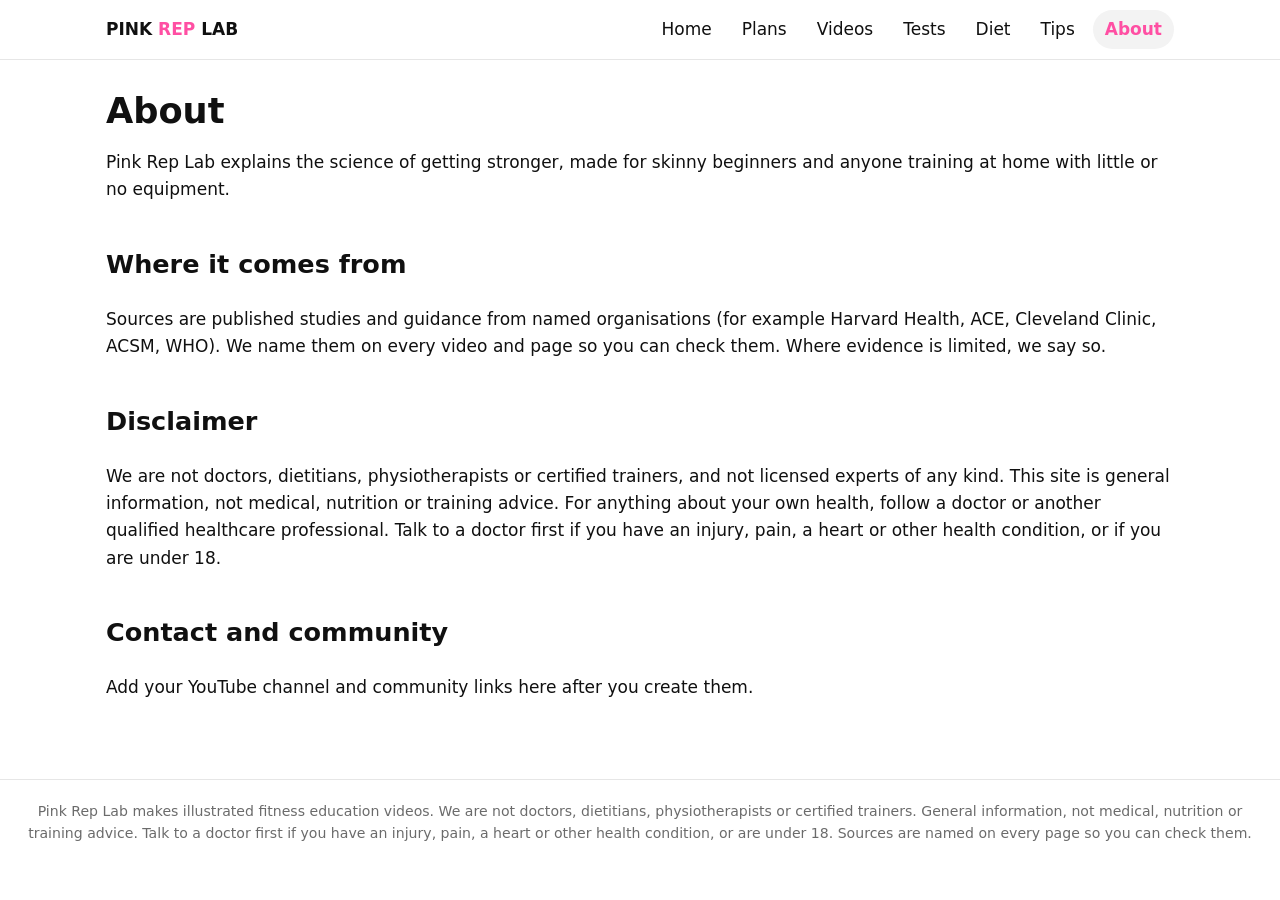
==== about.html @ 1734c246 "Add files via upload" ====
<!doctype html><html lang="en"><head><meta charset="utf-8"><meta name="viewport" content="width=device-width,initial-scale=1">
<title>About - Pink Rep Lab</title><meta name="description" content="Illustrated, sourced fitness education for skinny beginners training at home.">
<link rel="stylesheet" href="style.css"></head><body><header><nav><a class="logo" href="index.html">PINK <b>REP</b> LAB</a><a class="l" href="index.html">Home</a><a class="l" href="plans.html">Plans</a><a class="l" href="videos.html">Videos</a><a class="l" href="tests.html">Tests</a><a class="l" href="diet.html">Diet</a><a class="l" href="tips.html">Tips</a><a class="l on" href="about.html">About</a></nav></header>
<main><h1>About</h1><p>Pink Rep Lab explains the science of getting stronger, made for skinny beginners and anyone training at home with little or no equipment.</p>
<h2>Where it comes from</h2><p>Sources are published studies and guidance from named organisations (for example Harvard Health, ACE, Cleveland Clinic, ACSM, WHO). We name them on every video and page so you can check them. Where evidence is limited, we say so.</p>
<h2>Disclaimer</h2><p>We are not doctors, dietitians, physiotherapists or certified trainers, and not licensed experts of any kind. This site is general information, not medical, nutrition or training advice. For anything about your own health, follow a doctor or another qualified healthcare professional. Talk to a doctor first if you have an injury, pain, a heart or other health condition, or if you are under 18.</p>
<h2>Contact and community</h2><p>Add your YouTube channel and community links here after you create them.</p></main>
<footer>Pink Rep Lab makes illustrated fitness education videos. We are not doctors, dietitians, physiotherapists or certified trainers. General information, not medical, nutrition or training advice. Talk to a doctor first if you have an injury, pain, a heart or other health condition, or are under 18. Sources are named on every page so you can check them.</footer>
<script src="app.js"></script></body></html>
---- style.css ----
:root{--ink:#101010;--pink:#ff4fa3;--gray:#6b6b6b;--light:#f3f3f3;--line:#e6e6e6}
@media (prefers-color-scheme:dark){:root{--ink:#f2f2f2;--gray:#a8a8a8;--light:#1b1b1b;--line:#2c2c2c}body{background:#0d0d0d}}
*{box-sizing:border-box}body{margin:0;font:17px/1.6 "Segoe UI",system-ui,sans-serif;color:var(--ink);background:#fff}
a{color:var(--pink)}header{position:sticky;top:0;background:inherit;border-bottom:1px solid var(--line);z-index:5}
nav{max-width:1100px;margin:auto;display:flex;gap:6px;align-items:center;padding:10px 16px;flex-wrap:wrap}
nav .logo{font-weight:800;margin-right:auto;color:var(--ink);text-decoration:none}nav .logo b{color:var(--pink)}
nav a.l{color:var(--ink);text-decoration:none;padding:6px 12px;border-radius:99px}nav a.l:hover,nav a.on{background:var(--light)}nav a.on{color:var(--pink);font-weight:700}
main{max-width:1100px;margin:auto;padding:24px 16px 60px}h1{font-size:2.2rem;line-height:1.15;margin:.2em 0}h2{margin-top:1.6em}
.hero{display:grid;grid-template-columns:1fr 280px;gap:24px;align-items:center}@media(max-width:760px){.hero{grid-template-columns:1fr}.hero img{max-height:320px;margin:auto}}
.hero img{width:100%;object-fit:contain}.tag{color:var(--pink);font-weight:700;letter-spacing:.04em;text-transform:uppercase;font-size:.8rem}
.grid{display:grid;grid-template-columns:repeat(auto-fill,minmax(250px,1fr));gap:14px}
.card{border:1px solid var(--line);border-radius:16px;padding:16px;background:var(--light)}.card h3{margin:.2em 0}
.btn{display:inline-block;background:var(--pink);color:#fff;border:0;border-radius:99px;padding:10px 20px;font:inherit;font-weight:700;cursor:pointer;text-decoration:none}
.btn.o{background:none;color:var(--pink);border:2px solid var(--pink)}
.note{border-left:4px solid var(--pink);padding:8px 14px;background:var(--light);border-radius:8px;color:var(--gray);font-size:.92rem}
input,select{font:inherit;padding:8px 10px;border-radius:10px;border:1px solid var(--line);background:var(--light);color:var(--ink)}
table{border-collapse:collapse;width:100%}td,th{border-bottom:1px solid var(--line);padding:8px;text-align:left}
.days{display:flex;gap:8px;flex-wrap:wrap}.day{width:64px;text-align:center;border:2px solid var(--line);border-radius:14px;padding:8px 0;cursor:pointer;background:var(--light)}
.day.on{border-color:var(--pink);background:#ffe8f3;color:#101010}.day.on::after{content:" \2713";color:var(--pink);font-weight:800}
footer{border-top:1px solid var(--line);padding:20px 16px;color:var(--gray);font-size:.88rem;text-align:center}
.bar{height:14px;border-radius:99px;background:var(--line);overflow:hidden}.bar i{display:block;height:100%;background:var(--pink)}
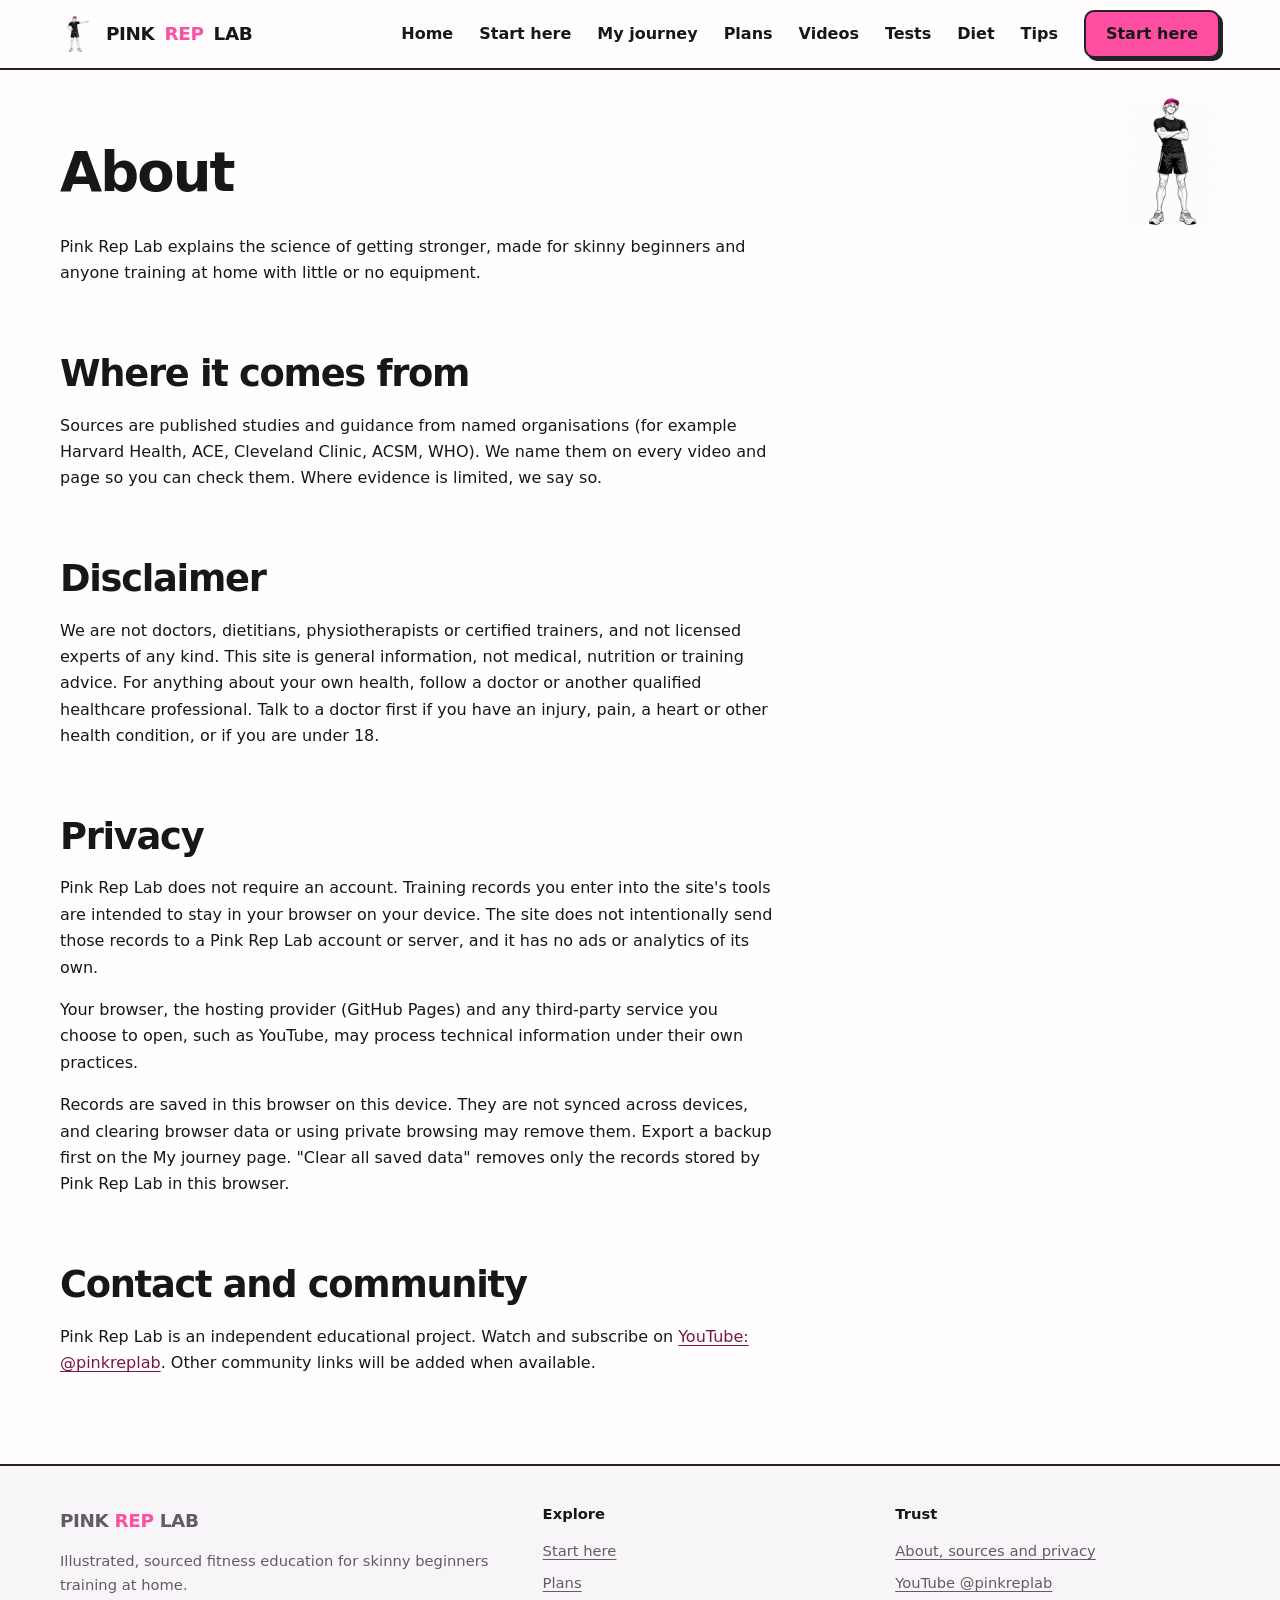
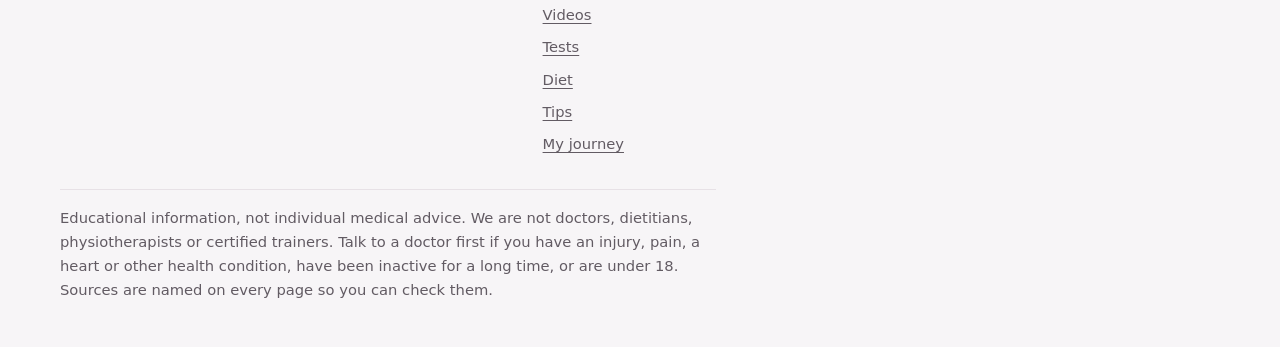
==== commit d1f5084c: "Add files via upload" ====
--- a/about.html
+++ b/about.html
@@ -1,9 +1,17 @@
 <!doctype html><html lang="en"><head><meta charset="utf-8"><meta name="viewport" content="width=device-width,initial-scale=1">
-<title>About - Pink Rep Lab</title><meta name="description" content="Illustrated, sourced fitness education for skinny beginners training at home.">
-<link rel="stylesheet" href="style.css"></head><body><header><nav><a class="logo" href="index.html">PINK <b>REP</b> LAB</a><a class="l" href="index.html">Home</a><a class="l" href="plans.html">Plans</a><a class="l" href="videos.html">Videos</a><a class="l" href="tests.html">Tests</a><a class="l" href="diet.html">Diet</a><a class="l" href="tips.html">Tips</a><a class="l on" href="about.html">About</a></nav></header>
-<main><h1>About</h1><p>Pink Rep Lab explains the science of getting stronger, made for skinny beginners and anyone training at home with little or no equipment.</p>
+<title>About - Pink Rep Lab</title><meta name="description" content="How Pink Rep Lab picks sources, its disclaimer and its privacy approach.">
+<meta property="og:title" content="About - Pink Rep Lab"><meta property="og:description" content="How Pink Rep Lab picks sources, its disclaimer and its privacy approach."><meta property="og:image" content="https://sanglinny.github.io/pink-rep-lab/POSE_POINT_tee.png"><meta property="og:type" content="website"><meta name="theme-color" content="#ff4fa3"><link rel="icon" href="POSE_POINT_tee.png">
+<link rel="stylesheet" href="style.css"><script>document.documentElement.classList.add('js')</script></head><body><a class="skip" href="#main">Skip to content</a>
+<header><div class="bar-nav"><a class="logo" href="index.html"><img src="POSE_POINT_tee.png" alt="" width="36" height="36">PINK <b>REP</b> LAB</a>
+<button class="menu-btn" id="menuBtn" aria-expanded="false" aria-controls="navMenu">Menu</button>
+<nav class="nav-menu" id="navMenu" aria-label="Main"><a class="l" href="index.html">Home</a><a class="l" href="start.html">Start here</a><a class="l" href="journey.html">My journey</a><a class="l" href="plans.html">Plans</a><a class="l" href="videos.html">Videos</a><a class="l" href="tests.html">Tests</a><a class="l" href="diet.html">Diet</a><a class="l" href="tips.html">Tips</a></nav><a class="btn start-top" style="margin:0" href="start.html">Start here</a></div></header>
+<main id="main"><div class="intro"><div><h1>About</h1></div><img src="POSE_CROSSED_tee.png" alt=""></div><p>Pink Rep Lab explains the science of getting stronger, made for skinny beginners and anyone training at home with little or no equipment.</p>
 <h2>Where it comes from</h2><p>Sources are published studies and guidance from named organisations (for example Harvard Health, ACE, Cleveland Clinic, ACSM, WHO). We name them on every video and page so you can check them. Where evidence is limited, we say so.</p>
 <h2>Disclaimer</h2><p>We are not doctors, dietitians, physiotherapists or certified trainers, and not licensed experts of any kind. This site is general information, not medical, nutrition or training advice. For anything about your own health, follow a doctor or another qualified healthcare professional. Talk to a doctor first if you have an injury, pain, a heart or other health condition, or if you are under 18.</p>
-<h2>Contact and community</h2><p>Add your YouTube channel and community links here after you create them.</p></main>
-<footer>Pink Rep Lab makes illustrated fitness education videos. We are not doctors, dietitians, physiotherapists or certified trainers. General information, not medical, nutrition or training advice. Talk to a doctor first if you have an injury, pain, a heart or other health condition, or are under 18. Sources are named on every page so you can check them.</footer>
+<h2>Privacy</h2><p>Pink Rep Lab does not require an account. Training records you enter into the site's tools are intended to stay in your browser on your device. The site does not intentionally send those records to a Pink Rep Lab account or server, and it has no ads or analytics of its own.</p><p>Your browser, the hosting provider (GitHub Pages) and any third-party service you choose to open, such as YouTube, may process technical information under their own practices.</p><p>Records are saved in this browser on this device. They are not synced across devices, and clearing browser data or using private browsing may remove them. Export a backup first on the My journey page. "Clear all saved data" removes only the records stored by Pink Rep Lab in this browser.</p>
+<h2>Contact and community</h2><p>Pink Rep Lab is an independent educational project. Watch and subscribe on <a href="https://www.youtube.com/@pinkreplab">YouTube: @pinkreplab</a>. Other community links will be added when available.</p></main>
+<footer><div class="foot"><div><a class="logo" style="margin:0 0 8px" href="index.html">PINK <b>REP</b> LAB</a><p>Illustrated, sourced fitness education for skinny beginners training at home.</p></div>
+<div><h4>Explore</h4><a href="start.html">Start here</a><a href="plans.html">Plans</a><a href="videos.html">Videos</a><a href="tests.html">Tests</a><a href="diet.html">Diet</a><a href="tips.html">Tips</a><a href="journey.html">My journey</a></div>
+<div><h4>Trust</h4><a href="about.html">About, sources and privacy</a><a href="https://www.youtube.com/@pinkreplab">YouTube @pinkreplab</a></div>
+<p class="fine">Educational information, not individual medical advice. We are not doctors, dietitians, physiotherapists or certified trainers. Talk to a doctor first if you have an injury, pain, a heart or other health condition, have been inactive for a long time, or are under 18. Sources are named on every page so you can check them.</p></div></footer>
 <script src="app.js"></script></body></html>
--- a/style.css
+++ b/style.css
@@ -1,22 +1,72 @@
-
-:root{--ink:#101010;--pink:#ff4fa3;--gray:#6b6b6b;--light:#f3f3f3;--line:#e6e6e6}
-@media (prefers-color-scheme:dark){:root{--ink:#f2f2f2;--gray:#a8a8a8;--light:#1b1b1b;--line:#2c2c2c}body{background:#0d0d0d}}
-*{box-sizing:border-box}body{margin:0;font:17px/1.6 "Segoe UI",system-ui,sans-serif;color:var(--ink);background:#fff}
-a{color:var(--pink)}header{position:sticky;top:0;background:inherit;border-bottom:1px solid var(--line);z-index:5}
-nav{max-width:1100px;margin:auto;display:flex;gap:6px;align-items:center;padding:10px 16px;flex-wrap:wrap}
-nav .logo{font-weight:800;margin-right:auto;color:var(--ink);text-decoration:none}nav .logo b{color:var(--pink)}
-nav a.l{color:var(--ink);text-decoration:none;padding:6px 12px;border-radius:99px}nav a.l:hover,nav a.on{background:var(--light)}nav a.on{color:var(--pink);font-weight:700}
-main{max-width:1100px;margin:auto;padding:24px 16px 60px}h1{font-size:2.2rem;line-height:1.15;margin:.2em 0}h2{margin-top:1.6em}
-.hero{display:grid;grid-template-columns:1fr 280px;gap:24px;align-items:center}@media(max-width:760px){.hero{grid-template-columns:1fr}.hero img{max-height:320px;margin:auto}}
-.hero img{width:100%;object-fit:contain}.tag{color:var(--pink);font-weight:700;letter-spacing:.04em;text-transform:uppercase;font-size:.8rem}
-.grid{display:grid;grid-template-columns:repeat(auto-fill,minmax(250px,1fr));gap:14px}
-.card{border:1px solid var(--line);border-radius:16px;padding:16px;background:var(--light)}.card h3{margin:.2em 0}
-.btn{display:inline-block;background:var(--pink);color:#fff;border:0;border-radius:99px;padding:10px 20px;font:inherit;font-weight:700;cursor:pointer;text-decoration:none}
-.btn.o{background:none;color:var(--pink);border:2px solid var(--pink)}
-.note{border-left:4px solid var(--pink);padding:8px 14px;background:var(--light);border-radius:8px;color:var(--gray);font-size:.92rem}
-input,select{font:inherit;padding:8px 10px;border-radius:10px;border:1px solid var(--line);background:var(--light);color:var(--ink)}
-table{border-collapse:collapse;width:100%}td,th{border-bottom:1px solid var(--line);padding:8px;text-align:left}
-.days{display:flex;gap:8px;flex-wrap:wrap}.day{width:64px;text-align:center;border:2px solid var(--line);border-radius:14px;padding:8px 0;cursor:pointer;background:var(--light)}
-.day.on{border-color:var(--pink);background:#ffe8f3;color:#101010}.day.on::after{content:" \2713";color:var(--pink);font-weight:800}
-footer{border-top:1px solid var(--line);padding:20px 16px;color:var(--gray);font-size:.88rem;text-align:center}
-.bar{height:14px;border-radius:99px;background:var(--line);overflow:hidden}.bar i{display:block;height:100%;background:var(--pink)}
+/* NEW_CSS_V04 - Manga Editorial + Beginner Training Lab */
+:root{color-scheme:light;--pink:#ff4fa3;--pink-hover:#f53291;--pink-soft:#fff0f7;--pink-ink:#7a1647;--bg:#fffdfd;--surface:#fff;--surface-soft:#f7f5f7;--text:#191619;--text-muted:#625b63;--border:#252126;--border-soft:#e7e1e6;
+--success:#176b43;--success-bg:#eaf7ef;--warning:#805000;--warning-bg:#fff5d9;--danger:#a51d32;--danger-bg:#fff0f1;--shadow-card:4px 4px 0 #252126;--shadow-pink:4px 4px 0 var(--pink);
+--radius-sm:8px;--radius-md:14px;--radius-lg:20px;--container:1160px;--gutter:clamp(20px,4vw,48px);--section-space:clamp(48px,7vw,88px)}
+@media (prefers-color-scheme:dark){:root:not([data-theme="light"]){color-scheme:dark;--bg:#151216;--surface:#211b22;--surface-soft:#2b232c;--text:#fff8fc;--text-muted:#d0c3ce;--border:#f0e6ef;--border-soft:#493d49;--pink-soft:#422137;--pink-ink:#ffb9da;
+--success:#a8edc4;--success-bg:#183b2b;--warning:#ffdc88;--warning-bg:#433319;--danger:#ffb2bc;--danger-bg:#471e27;--shadow-card:4px 4px 0 #050405;--shadow-pink:4px 4px 0 #050405}}
+*{box-sizing:border-box}html{scroll-behavior:smooth}
+body{margin:0;background:var(--bg);color:var(--text);font-family:Inter,ui-sans-serif,system-ui,-apple-system,BlinkMacSystemFont,"Segoe UI",sans-serif;font-size:16px;line-height:1.65;-webkit-font-smoothing:antialiased}
+img{max-width:100%;height:auto}a{color:var(--pink-ink);text-underline-offset:3px}a:hover{color:var(--pink-hover)}
+@media (prefers-color-scheme:dark){a{color:var(--pink)}}
+h1,h2,h3{line-height:1.12;letter-spacing:-.035em;margin-top:0}h1{font-size:clamp(2.3rem,5vw,3.4rem);font-weight:850;margin-bottom:.4em}h2{font-size:clamp(1.65rem,3vw,2.3rem);font-weight:800;margin:1.8em 0 .5em}h3{font-size:1.25rem;font-weight:750;margin-bottom:.4em}
+p{max-width:70ch;margin-top:0;margin-bottom:1rem}ul{padding-left:1.2em}
+.container,main{width:min(calc(100% - 2*var(--gutter)),var(--container));margin-inline:auto}main{padding:28px 0 72px}
+.skip{position:absolute;left:-999px;top:0;background:var(--pink);color:#191619;padding:10px 16px;z-index:20;font-weight:800}.skip:focus{left:8px;top:8px}
+:focus-visible{outline:3px solid var(--pink);outline-offset:3px}
+header{position:sticky;top:0;z-index:10;background:var(--bg);border-bottom:2px solid var(--border)}
+.bar-nav{width:min(calc(100% - 2*var(--gutter)),var(--container));margin-inline:auto;min-height:68px;display:flex;align-items:center;gap:14px}
+.logo{display:flex;align-items:center;gap:10px;font-weight:900;letter-spacing:-.02em;color:var(--text);text-decoration:none;margin-right:auto;font-size:1.15rem}.logo b{color:var(--pink)}
+.logo img{width:36px;height:36px;object-fit:contain;object-position:top}
+.nav-menu{display:flex;gap:2px;align-items:center;flex-wrap:wrap}
+.nav-menu a.l{color:var(--text);text-decoration:none;padding:8px 12px;border-radius:99px;font-weight:650;min-height:44px;display:inline-flex;align-items:center}
+.nav-menu a.l:hover{background:var(--surface-soft)}.nav-menu a.on{background:var(--pink-soft);color:var(--pink-ink);font-weight:850;box-shadow:inset 0 0 0 2px var(--border)}
+.menu-btn{display:none;min-height:44px;padding:8px 14px;border:2px solid var(--border);border-radius:10px;background:var(--surface);color:var(--text);font:inherit;font-weight:800;cursor:pointer}
+@media (max-width:900px){.js .menu-btn{display:inline-flex;align-items:center}.js .nav-menu{display:none;position:absolute;left:0;right:0;top:100%;background:var(--bg);border-bottom:2px solid var(--border);padding:12px var(--gutter);flex-direction:column;align-items:stretch}.js .nav-menu.open{display:flex}.nav-menu a.l{border-radius:10px}.bar-nav{flex-wrap:wrap}.btn.start-top{display:none}}
+.btn,.button{display:inline-flex;align-items:center;justify-content:center;gap:8px;min-height:48px;padding:12px 20px;border:2px solid var(--border);border-radius:10px;font:inherit;font-weight:800;line-height:1.2;text-decoration:none;cursor:pointer;background:var(--pink);color:#191619;box-shadow:3px 3px 0 var(--border);margin:0 8px 10px 0}
+.btn.o{background:var(--surface);color:var(--text)}.btn:hover{color:#191619}.btn.o:hover{color:var(--text)}
+@media (hover:hover) and (prefers-reduced-motion:no-preference){.btn,.card.link{transition:transform 150ms ease,box-shadow 150ms ease}.btn:hover{transform:translate(-2px,-2px);box-shadow:6px 6px 0 var(--border)}.card.link:hover{transform:translate(-2px,-2px);box-shadow:6px 6px 0 var(--border)}}
+.tag,.eyebrow{display:inline-block;color:var(--pink-ink);font-weight:850;letter-spacing:.1em;text-transform:uppercase;font-size:.78rem;margin-bottom:6px}
+@media (prefers-color-scheme:dark){.tag,.eyebrow{color:var(--pink)}}
+.lead{font-size:clamp(1.05rem,1.7vw,1.25rem);color:var(--text-muted);max-width:58ch}
+.hero{display:grid;grid-template-columns:1.25fr .9fr;gap:32px;align-items:center;padding:clamp(24px,5vw,56px) 0 12px}
+.hero h1{font-size:clamp(2.6rem,5.5vw,4.6rem);font-weight:900}.hero h1 em{font-style:normal;background:linear-gradient(transparent 62%,var(--pink) 62%,var(--pink) 92%,transparent 92%)}
+.hero .art{position:relative;display:grid;place-items:end center;min-height:340px}
+.hero .art::before{content:"";position:absolute;inset:8% 6% 0;border:3px solid var(--border);border-radius:50% 50% 24px 24px;background:var(--pink-soft);box-shadow:var(--shadow-pink)}
+.hero .art img{position:relative;width:min(100%,400px);max-height:440px;object-fit:contain;object-position:center bottom;mix-blend-mode:multiply}
+@media (prefers-color-scheme:dark){:root:not([data-theme="light"]) .hero .art::before{background:#fff}}
+@media (hover:hover) and (prefers-reduced-motion:no-preference){.hero .art img{animation:pf 4s ease-in-out infinite}@keyframes pf{0%,100%{transform:translateY(0)}50%{transform:translateY(-5px)}}}
+@media (max-width:760px){.hero{grid-template-columns:1fr}.hero .art{min-height:260px;order:-1}.hero .art img{width:min(66vw,260px)}.btn{width:100%;margin-right:0}}
+.trust{display:grid;grid-template-columns:repeat(auto-fit,minmax(220px,1fr));gap:0;border:2px solid var(--border);border-radius:var(--radius-md);background:var(--surface-soft);margin:20px 0 8px;overflow:hidden}
+.trust div{padding:14px 18px;border-right:2px solid var(--border-soft)}.trust div:last-child{border-right:0}.trust b{display:block}.trust span{color:var(--text-muted);font-size:.92rem}
+.intro{display:flex;gap:20px;align-items:flex-end;justify-content:space-between;margin-bottom:8px}.intro img{width:96px;max-height:128px;object-fit:contain;object-position:bottom;flex:none;mix-blend-mode:multiply}
+@media (prefers-color-scheme:dark){:root:not([data-theme="light"]) .intro img{background:#fff;border-radius:12px;mix-blend-mode:normal}}.intro>div{min-width:0}
+@media (max-width:640px){.intro img{width:72px}}
+.grid{display:grid;grid-template-columns:repeat(auto-fill,minmax(260px,1fr));gap:20px;margin-block:12px}
+.card{min-width:0;padding:22px;border:2px solid var(--border);border-radius:var(--radius-md);background:var(--surface);box-shadow:var(--shadow-card)}.card.flat{box-shadow:none;border-color:var(--border-soft)}.card.feat{box-shadow:var(--shadow-pink)}
+.card h3{margin:.1em 0 .35em}.card p:last-child{margin-bottom:0}
+.vcard{padding:0;overflow:hidden;display:flex;flex-direction:column}.vcard .body{padding:20px 22px 22px}
+.art169{aspect-ratio:16/9;background:#0b0b0c;border-bottom:2px solid var(--border);position:relative;overflow:hidden;display:flex;align-items:flex-end;justify-content:space-between;padding:14px 16px}
+.art169 .vn{color:var(--pink);font-weight:900;letter-spacing:.06em;font-size:.82rem;text-transform:uppercase;position:absolute;left:16px;top:12px}
+.art169 .vt{color:#fff;font-weight:900;font-size:clamp(1.3rem,2.6vw,1.8rem);line-height:1;letter-spacing:-.03em;text-transform:uppercase;max-width:55%}.art169 .vt i{font-style:normal;color:var(--pink)}
+.art169 img{height:92%;width:auto;object-fit:contain;align-self:flex-end;background:#fff;border:2px solid var(--pink);border-radius:10px 10px 0 0;border-bottom:0}
+.status{display:inline-block;padding:3px 10px;border:2px solid var(--border);border-radius:99px;font-size:.8rem;font-weight:800;background:var(--warning-bg);color:var(--warning);margin-bottom:8px}.status.pub{background:var(--success-bg);color:var(--success)}
+.note{border:2px solid var(--border-soft);border-left:6px solid var(--pink);padding:12px 16px;background:var(--surface-soft);border-radius:var(--radius-sm);color:var(--text-muted);font-size:.95rem;max-width:80ch}
+.callout{border:2px solid var(--border);border-left:8px solid #e6a100;padding:14px 18px;background:var(--warning-bg);color:var(--text);border-radius:var(--radius-sm);margin:18px 0;max-width:80ch}.callout b{display:block;margin-bottom:4px}.callout ul{margin:6px 0 0}
+details{border-top:1px solid var(--border-soft);padding-top:8px;margin-top:10px}summary{cursor:pointer;font-weight:700;min-height:32px}
+input,select,textarea{font:inherit;min-height:48px;padding:10px 12px;border-radius:10px;border:2px solid var(--border);background:var(--surface);color:var(--text);max-width:100%}
+label{font-weight:700}
+.field-row{display:flex;flex-wrap:wrap;gap:12px;align-items:flex-end;margin:14px 0}
+table{border-collapse:collapse;width:100%;border:2px solid var(--border);border-radius:var(--radius-sm);overflow:hidden;background:var(--surface)}th{background:var(--surface-soft);text-align:left}td,th{border-bottom:1px solid var(--border-soft);padding:10px 12px;vertical-align:top}
+@media (max-width:640px){table,tbody,tr,td,th{display:block}tr:first-child{display:none}tr{border-bottom:2px solid var(--border-soft);padding:8px 0}td{border:0;padding:4px 12px}td:first-child{font-weight:800}}
+.days{display:flex;gap:8px;flex-wrap:wrap}.day{width:56px;min-height:48px;display:grid;place-items:center;text-align:center;border:2px solid var(--border);border-radius:12px;cursor:pointer;background:var(--surface);font-weight:800}
+.day.on{border-color:var(--border);background:var(--pink);color:#191619}.day.on::after{content:" \2713";font-weight:900}
+.bar{height:16px;border:2px solid var(--border);border-radius:99px;background:var(--surface-soft);overflow:hidden}.bar i{display:block;height:100%;background:var(--pink)}
+#tOut,#dOut,#jPreview{border-left:6px solid var(--pink)}
+.cta-band{margin-top:var(--section-space);padding:clamp(24px,4vw,40px);border:3px solid var(--border);border-radius:var(--radius-lg);background:var(--pink-soft);box-shadow:var(--shadow-card);display:flex;gap:24px;align-items:center;justify-content:space-between;flex-wrap:wrap}.cta-band h2{margin:0 0 6px}.cta-band p{margin:0}
+footer{border-top:2px solid var(--border);background:var(--surface-soft);padding:36px 0 28px;color:var(--text-muted);font-size:.92rem}
+.foot{width:min(calc(100% - 2*var(--gutter)),var(--container));margin-inline:auto;display:grid;grid-template-columns:1.4fr 1fr 1fr;gap:28px}@media (max-width:760px){.foot{grid-template-columns:1fr}}
+.foot h4{margin:0 0 8px;color:var(--text)}.foot a{display:block;padding:4px 0;color:var(--text-muted)}.foot .fine{grid-column:1/-1;border-top:1px solid var(--border-soft);padding-top:16px}
+.printonly{display:none}
+@media print{header,footer,.btn,.skip,.trust,.cta-band,.intro img{display:none!important}body{font-size:12pt;background:#fff;color:#000}main>*:not(.printonly){display:none}.printonly{display:block}}
+@media print{body.print-page main>*:not(.printonly){display:block}}
+@media (prefers-reduced-motion:reduce){html{scroll-behavior:auto}*,*::before,*::after{animation-duration:.01ms!important;animation-iteration-count:1!important;transition-duration:.01ms!important}}
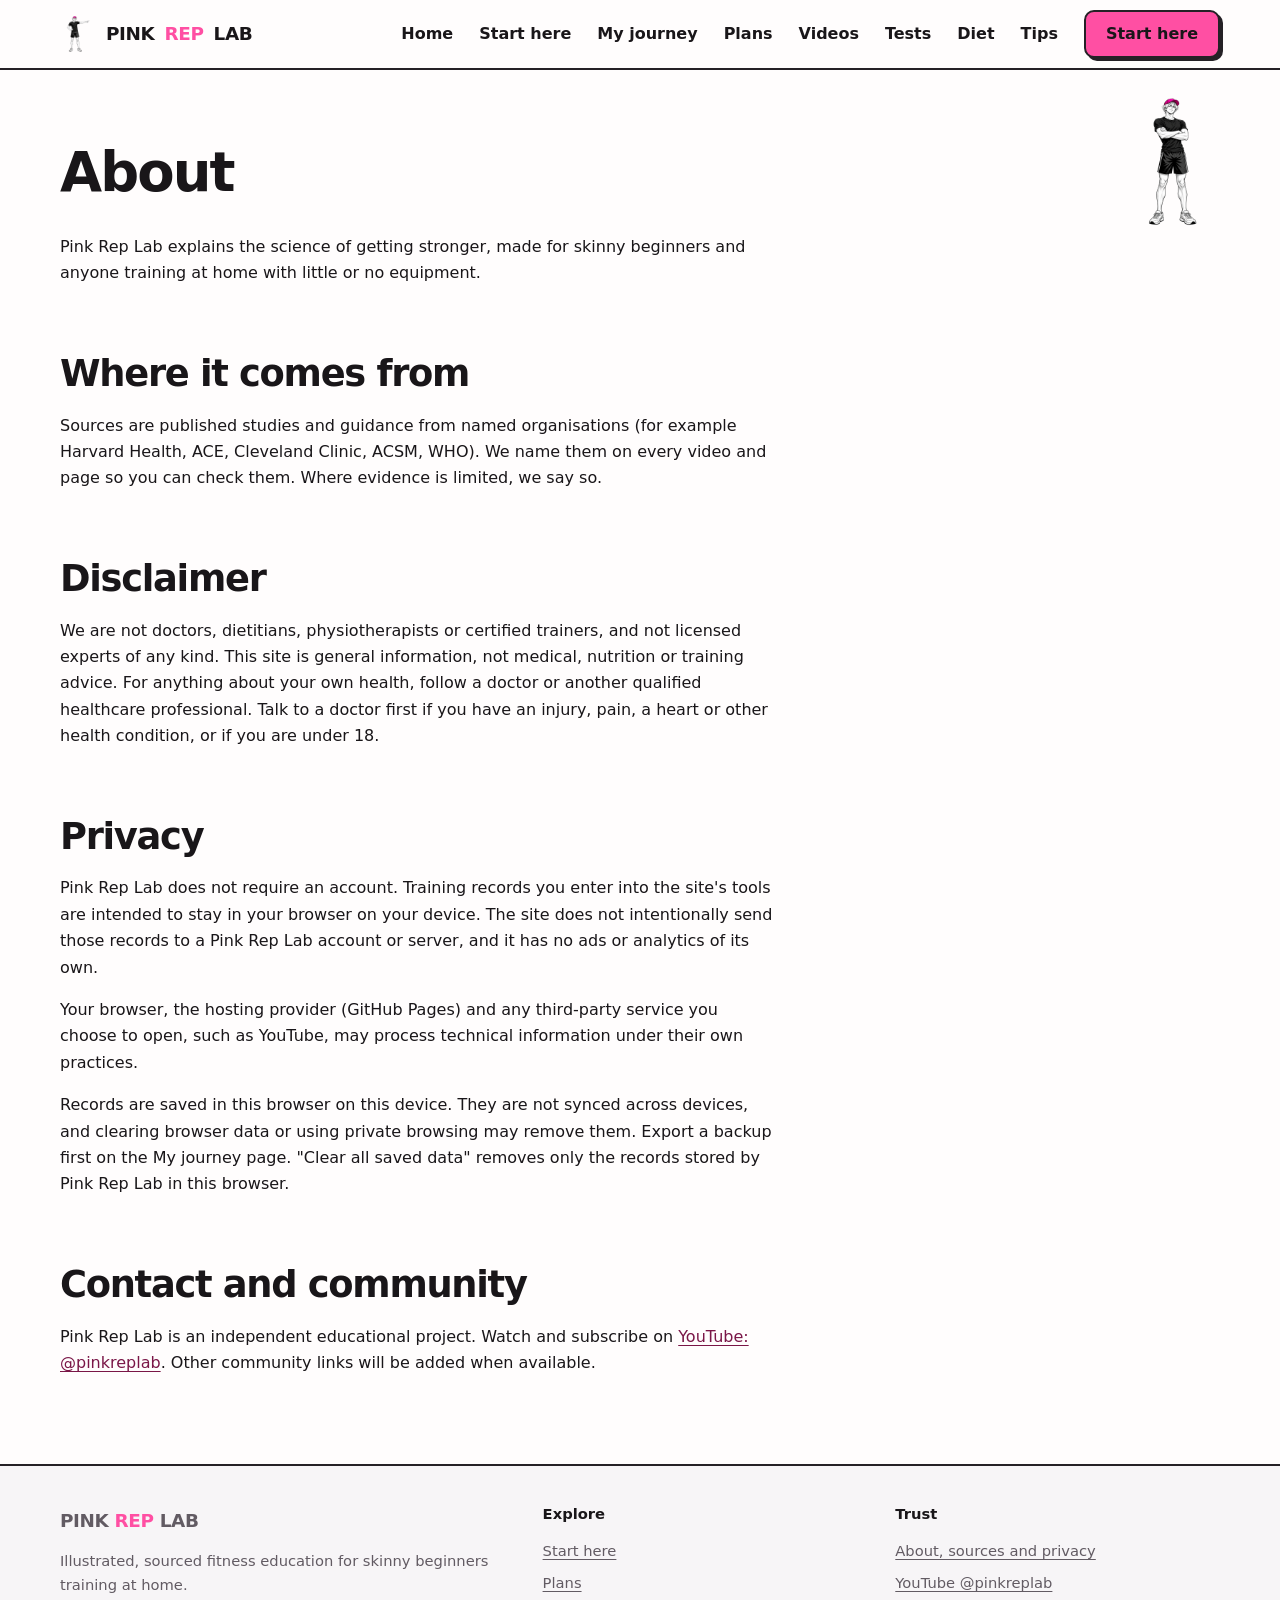
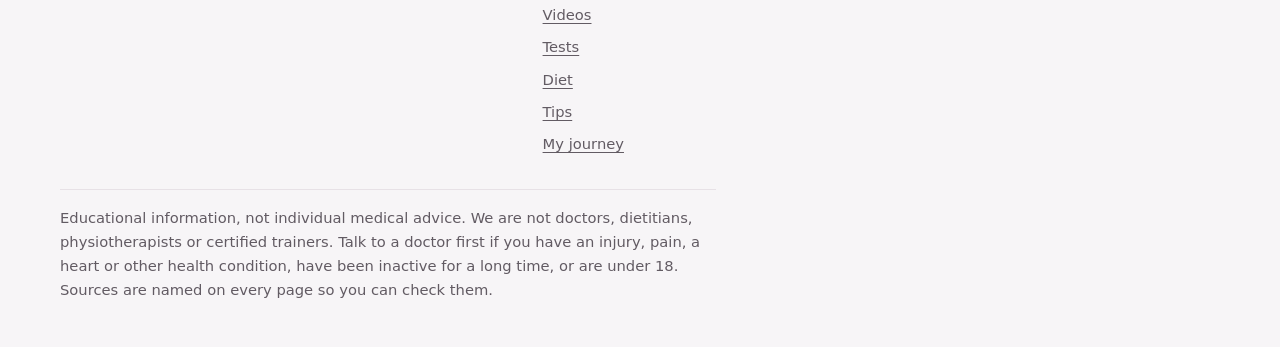
==== commit 15d06dcf: "Add files via upload" ====
--- a/about.html
+++ b/about.html
@@ -1,7 +1,7 @@
 <!doctype html><html lang="en"><head><meta charset="utf-8"><meta name="viewport" content="width=device-width,initial-scale=1">
 <title>About - Pink Rep Lab</title><meta name="description" content="How Pink Rep Lab picks sources, its disclaimer and its privacy approach.">
 <meta property="og:title" content="About - Pink Rep Lab"><meta property="og:description" content="How Pink Rep Lab picks sources, its disclaimer and its privacy approach."><meta property="og:image" content="https://sanglinny.github.io/pink-rep-lab/POSE_POINT_tee.png"><meta property="og:type" content="website"><meta name="theme-color" content="#ff4fa3"><link rel="icon" href="POSE_POINT_tee.png">
-<link rel="stylesheet" href="style.css"><script>document.documentElement.classList.add('js')</script></head><body><a class="skip" href="#main">Skip to content</a>
+<link rel="stylesheet" href="style.css?v=5"><script>document.documentElement.classList.add('js')</script></head><body><a class="skip" href="#main">Skip to content</a>
 <header><div class="bar-nav"><a class="logo" href="index.html"><img src="POSE_POINT_tee.png" alt="" width="36" height="36">PINK <b>REP</b> LAB</a>
 <button class="menu-btn" id="menuBtn" aria-expanded="false" aria-controls="navMenu">Menu</button>
 <nav class="nav-menu" id="navMenu" aria-label="Main"><a class="l" href="index.html">Home</a><a class="l" href="start.html">Start here</a><a class="l" href="journey.html">My journey</a><a class="l" href="plans.html">Plans</a><a class="l" href="videos.html">Videos</a><a class="l" href="tests.html">Tests</a><a class="l" href="diet.html">Diet</a><a class="l" href="tips.html">Tips</a></nav><a class="btn start-top" style="margin:0" href="start.html">Start here</a></div></header>
@@ -14,4 +14,4 @@
 <div><h4>Explore</h4><a href="start.html">Start here</a><a href="plans.html">Plans</a><a href="videos.html">Videos</a><a href="tests.html">Tests</a><a href="diet.html">Diet</a><a href="tips.html">Tips</a><a href="journey.html">My journey</a></div>
 <div><h4>Trust</h4><a href="about.html">About, sources and privacy</a><a href="https://www.youtube.com/@pinkreplab">YouTube @pinkreplab</a></div>
 <p class="fine">Educational information, not individual medical advice. We are not doctors, dietitians, physiotherapists or certified trainers. Talk to a doctor first if you have an injury, pain, a heart or other health condition, have been inactive for a long time, or are under 18. Sources are named on every page so you can check them.</p></div></footer>
-<script src="app.js"></script></body></html>+<script src="app.js?v=5"></script></body></html>
--- a/style.css
+++ b/style.css
@@ -32,14 +32,13 @@
 .hero h1{font-size:clamp(2.6rem,5.5vw,4.6rem);font-weight:900}.hero h1 em{font-style:normal;background:linear-gradient(transparent 62%,var(--pink) 62%,var(--pink) 92%,transparent 92%)}
 .hero .art{position:relative;display:grid;place-items:end center;min-height:340px}
 .hero .art::before{content:"";position:absolute;inset:8% 6% 0;border:3px solid var(--border);border-radius:50% 50% 24px 24px;background:var(--pink-soft);box-shadow:var(--shadow-pink)}
-.hero .art img{position:relative;width:min(100%,400px);max-height:440px;object-fit:contain;object-position:center bottom;mix-blend-mode:multiply}
+.hero .art img{position:relative;width:min(100%,400px);max-height:440px;object-fit:contain;object-position:center bottom}
 @media (prefers-color-scheme:dark){:root:not([data-theme="light"]) .hero .art::before{background:#fff}}
 @media (hover:hover) and (prefers-reduced-motion:no-preference){.hero .art img{animation:pf 4s ease-in-out infinite}@keyframes pf{0%,100%{transform:translateY(0)}50%{transform:translateY(-5px)}}}
 @media (max-width:760px){.hero{grid-template-columns:1fr}.hero .art{min-height:260px;order:-1}.hero .art img{width:min(66vw,260px)}.btn{width:100%;margin-right:0}}
 .trust{display:grid;grid-template-columns:repeat(auto-fit,minmax(220px,1fr));gap:0;border:2px solid var(--border);border-radius:var(--radius-md);background:var(--surface-soft);margin:20px 0 8px;overflow:hidden}
 .trust div{padding:14px 18px;border-right:2px solid var(--border-soft)}.trust div:last-child{border-right:0}.trust b{display:block}.trust span{color:var(--text-muted);font-size:.92rem}
-.intro{display:flex;gap:20px;align-items:flex-end;justify-content:space-between;margin-bottom:8px}.intro img{width:96px;max-height:128px;object-fit:contain;object-position:bottom;flex:none;mix-blend-mode:multiply}
-@media (prefers-color-scheme:dark){:root:not([data-theme="light"]) .intro img{background:#fff;border-radius:12px;mix-blend-mode:normal}}.intro>div{min-width:0}
+.intro{display:flex;gap:20px;align-items:flex-end;justify-content:space-between;margin-bottom:8px}.intro img{width:96px;max-height:128px;object-fit:contain;object-position:bottom;flex:none}.intro>div{min-width:0}
 @media (max-width:640px){.intro img{width:72px}}
 .grid{display:grid;grid-template-columns:repeat(auto-fill,minmax(260px,1fr));gap:20px;margin-block:12px}
 .card{min-width:0;padding:22px;border:2px solid var(--border);border-radius:var(--radius-md);background:var(--surface);box-shadow:var(--shadow-card)}.card.flat{box-shadow:none;border-color:var(--border-soft)}.card.feat{box-shadow:var(--shadow-pink)}
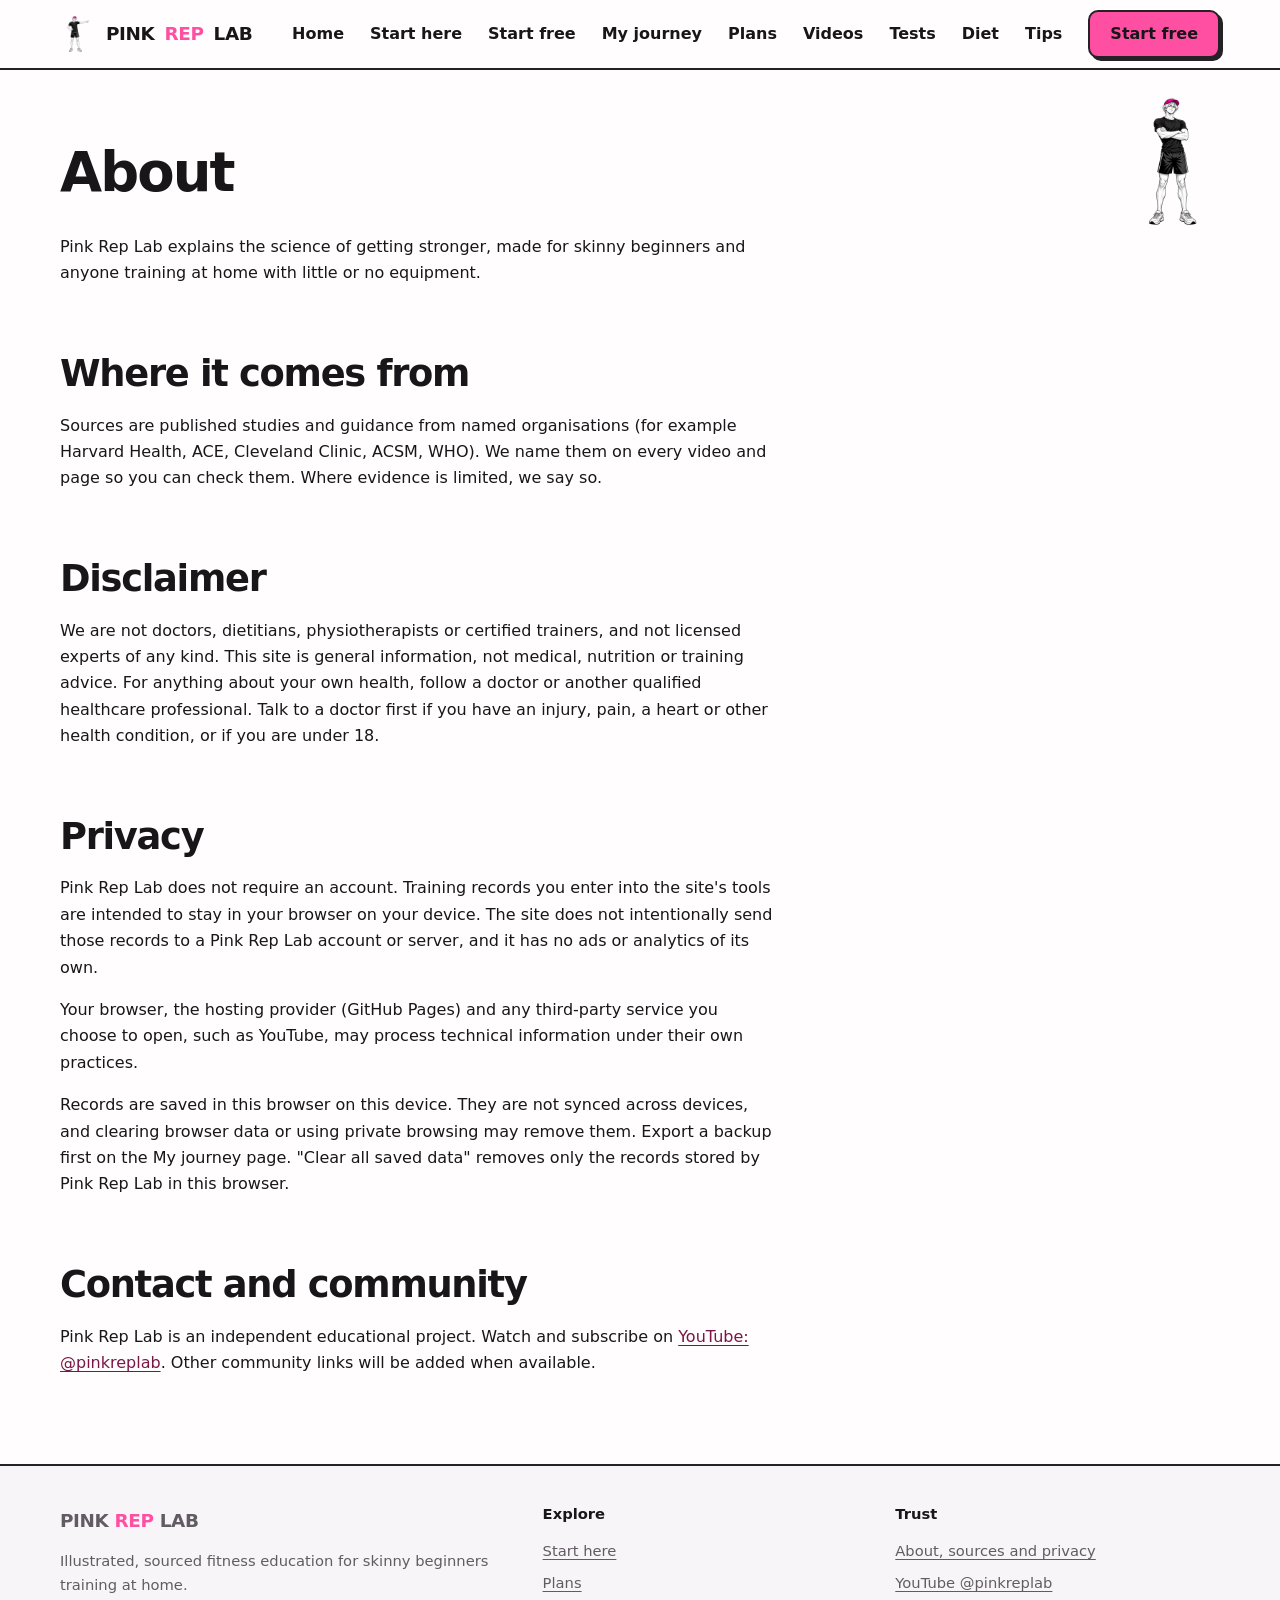
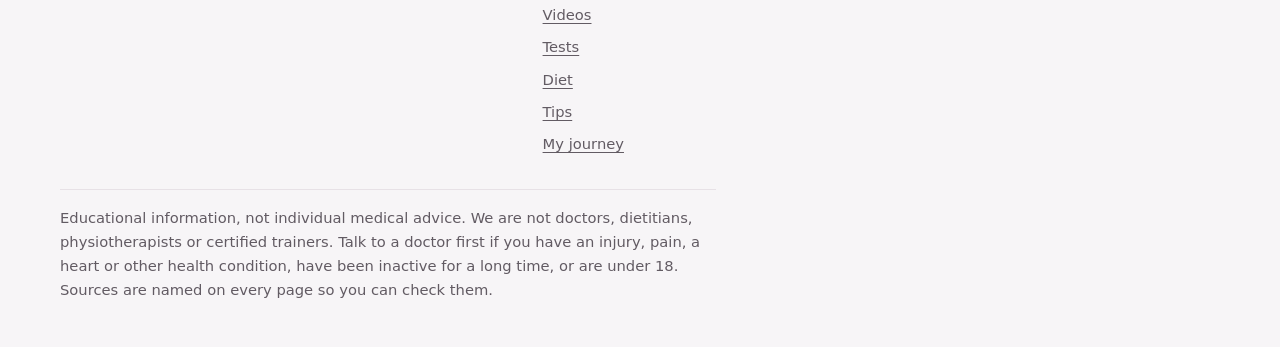
==== commit 948bc3c6: "Add files via upload" ====
--- a/about.html
+++ b/about.html
@@ -1,10 +1,10 @@
 <!doctype html><html lang="en"><head><meta charset="utf-8"><meta name="viewport" content="width=device-width,initial-scale=1">
 <title>About - Pink Rep Lab</title><meta name="description" content="How Pink Rep Lab picks sources, its disclaimer and its privacy approach.">
-<meta property="og:title" content="About - Pink Rep Lab"><meta property="og:description" content="How Pink Rep Lab picks sources, its disclaimer and its privacy approach."><meta property="og:image" content="https://sanglinny.github.io/pink-rep-lab/POSE_POINT_tee.png"><meta property="og:type" content="website"><meta name="theme-color" content="#ff4fa3"><link rel="icon" href="POSE_POINT_tee.png">
-<link rel="stylesheet" href="style.css?v=5"><script>document.documentElement.classList.add('js')</script></head><body><a class="skip" href="#main">Skip to content</a>
+<meta property="og:title" content="About - Pink Rep Lab"><meta property="og:description" content="How Pink Rep Lab picks sources, its disclaimer and its privacy approach."><meta property="og:image" content="https://pinkreplab.online/POSE_POINT_tee.png"><meta property="og:type" content="website"><meta name="theme-color" content="#ff4fa3"><link rel="icon" href="POSE_POINT_tee.png">
+<link rel="stylesheet" href="style.css?v=8"><script>document.documentElement.classList.add('js')</script></head><body><a class="skip" href="#main">Skip to content</a>
 <header><div class="bar-nav"><a class="logo" href="index.html"><img src="POSE_POINT_tee.png" alt="" width="36" height="36">PINK <b>REP</b> LAB</a>
 <button class="menu-btn" id="menuBtn" aria-expanded="false" aria-controls="navMenu">Menu</button>
-<nav class="nav-menu" id="navMenu" aria-label="Main"><a class="l" href="index.html">Home</a><a class="l" href="start.html">Start here</a><a class="l" href="journey.html">My journey</a><a class="l" href="plans.html">Plans</a><a class="l" href="videos.html">Videos</a><a class="l" href="tests.html">Tests</a><a class="l" href="diet.html">Diet</a><a class="l" href="tips.html">Tips</a></nav><a class="btn start-top" style="margin:0" href="start.html">Start here</a></div></header>
+<nav class="nav-menu" id="navMenu" aria-label="Main"><a class="l" href="index.html">Home</a><a class="l" href="start.html">Start here</a><a class="l" href="join.html">Start free</a><a class="l" href="journey.html">My journey</a><a class="l" href="plans.html">Plans</a><a class="l" href="videos.html">Videos</a><a class="l" href="tests.html">Tests</a><a class="l" href="diet.html">Diet</a><a class="l" href="tips.html">Tips</a></nav><a class="btn start-top" style="margin:0" href="join.html">Start free</a></div></header>
 <main id="main"><div class="intro"><div><h1>About</h1></div><img src="POSE_CROSSED_tee.png" alt=""></div><p>Pink Rep Lab explains the science of getting stronger, made for skinny beginners and anyone training at home with little or no equipment.</p>
 <h2>Where it comes from</h2><p>Sources are published studies and guidance from named organisations (for example Harvard Health, ACE, Cleveland Clinic, ACSM, WHO). We name them on every video and page so you can check them. Where evidence is limited, we say so.</p>
 <h2>Disclaimer</h2><p>We are not doctors, dietitians, physiotherapists or certified trainers, and not licensed experts of any kind. This site is general information, not medical, nutrition or training advice. For anything about your own health, follow a doctor or another qualified healthcare professional. Talk to a doctor first if you have an injury, pain, a heart or other health condition, or if you are under 18.</p>
@@ -14,4 +14,4 @@
 <div><h4>Explore</h4><a href="start.html">Start here</a><a href="plans.html">Plans</a><a href="videos.html">Videos</a><a href="tests.html">Tests</a><a href="diet.html">Diet</a><a href="tips.html">Tips</a><a href="journey.html">My journey</a></div>
 <div><h4>Trust</h4><a href="about.html">About, sources and privacy</a><a href="https://www.youtube.com/@pinkreplab">YouTube @pinkreplab</a></div>
 <p class="fine">Educational information, not individual medical advice. We are not doctors, dietitians, physiotherapists or certified trainers. Talk to a doctor first if you have an injury, pain, a heart or other health condition, have been inactive for a long time, or are under 18. Sources are named on every page so you can check them.</p></div></footer>
-<script src="app.js?v=5"></script></body></html>+<script src="app.js?v=8"></script></body></html>
--- a/style.css
+++ b/style.css
@@ -17,6 +17,7 @@
 .bar-nav{width:min(calc(100% - 2*var(--gutter)),var(--container));margin-inline:auto;min-height:68px;display:flex;align-items:center;gap:14px}
 .logo{display:flex;align-items:center;gap:10px;font-weight:900;letter-spacing:-.02em;color:var(--text);text-decoration:none;margin-right:auto;font-size:1.15rem}.logo b{color:var(--pink)}
 .logo img{width:36px;height:36px;object-fit:contain;object-position:top}
+@media (prefers-color-scheme:dark){:root:not([data-theme="light"]) .logo img{background:#fff;border-radius:8px;padding:1px}}
 .nav-menu{display:flex;gap:2px;align-items:center;flex-wrap:wrap}
 .nav-menu a.l{color:var(--text);text-decoration:none;padding:8px 12px;border-radius:99px;font-weight:650;min-height:44px;display:inline-flex;align-items:center}
 .nav-menu a.l:hover{background:var(--surface-soft)}.nav-menu a.on{background:var(--pink-soft);color:var(--pink-ink);font-weight:850;box-shadow:inset 0 0 0 2px var(--border)}
@@ -55,12 +56,15 @@
 input,select,textarea{font:inherit;min-height:48px;padding:10px 12px;border-radius:10px;border:2px solid var(--border);background:var(--surface);color:var(--text);max-width:100%}
 label{font-weight:700}
 .field-row{display:flex;flex-wrap:wrap;gap:12px;align-items:flex-end;margin:14px 0}
+.field-row label{flex:1 1 220px;min-width:0}#jForm select,#jForm input[type=text]{width:100%}
 table{border-collapse:collapse;width:100%;border:2px solid var(--border);border-radius:var(--radius-sm);overflow:hidden;background:var(--surface)}th{background:var(--surface-soft);text-align:left}td,th{border-bottom:1px solid var(--border-soft);padding:10px 12px;vertical-align:top}
 @media (max-width:640px){table,tbody,tr,td,th{display:block}tr:first-child{display:none}tr{border-bottom:2px solid var(--border-soft);padding:8px 0}td{border:0;padding:4px 12px}td:first-child{font-weight:800}}
 .days{display:flex;gap:8px;flex-wrap:wrap}.day{width:56px;min-height:48px;display:grid;place-items:center;text-align:center;border:2px solid var(--border);border-radius:12px;cursor:pointer;background:var(--surface);font-weight:800}
 .day.on{border-color:var(--border);background:var(--pink);color:#191619}.day.on::after{content:" \2713";font-weight:900}
+.day.plan{box-shadow:inset 0 0 0 3px var(--pink)}.days.pick .day{cursor:pointer}.plan-out h3{margin-top:1.2em}
 .bar{height:16px;border:2px solid var(--border);border-radius:99px;background:var(--surface-soft);overflow:hidden}.bar i{display:block;height:100%;background:var(--pink)}
 #tOut,#dOut,#jPreview{border-left:6px solid var(--pink)}
+.band{box-shadow:0 0 0 100vmax var(--surface-soft);clip-path:inset(0 -100vmax);background:var(--surface-soft);padding-block:clamp(8px,2vw,24px);margin-block:var(--section-space) 0}.band.pink{box-shadow:0 0 0 100vmax var(--pink-soft);clip-path:inset(0 -100vmax);background:var(--pink-soft)}.band h2:first-child{margin-top:.6em}
 .cta-band{margin-top:var(--section-space);padding:clamp(24px,4vw,40px);border:3px solid var(--border);border-radius:var(--radius-lg);background:var(--pink-soft);box-shadow:var(--shadow-card);display:flex;gap:24px;align-items:center;justify-content:space-between;flex-wrap:wrap}.cta-band h2{margin:0 0 6px}.cta-band p{margin:0}
 footer{border-top:2px solid var(--border);background:var(--surface-soft);padding:36px 0 28px;color:var(--text-muted);font-size:.92rem}
 .foot{width:min(calc(100% - 2*var(--gutter)),var(--container));margin-inline:auto;display:grid;grid-template-columns:1.4fr 1fr 1fr;gap:28px}@media (max-width:760px){.foot{grid-template-columns:1fr}}
